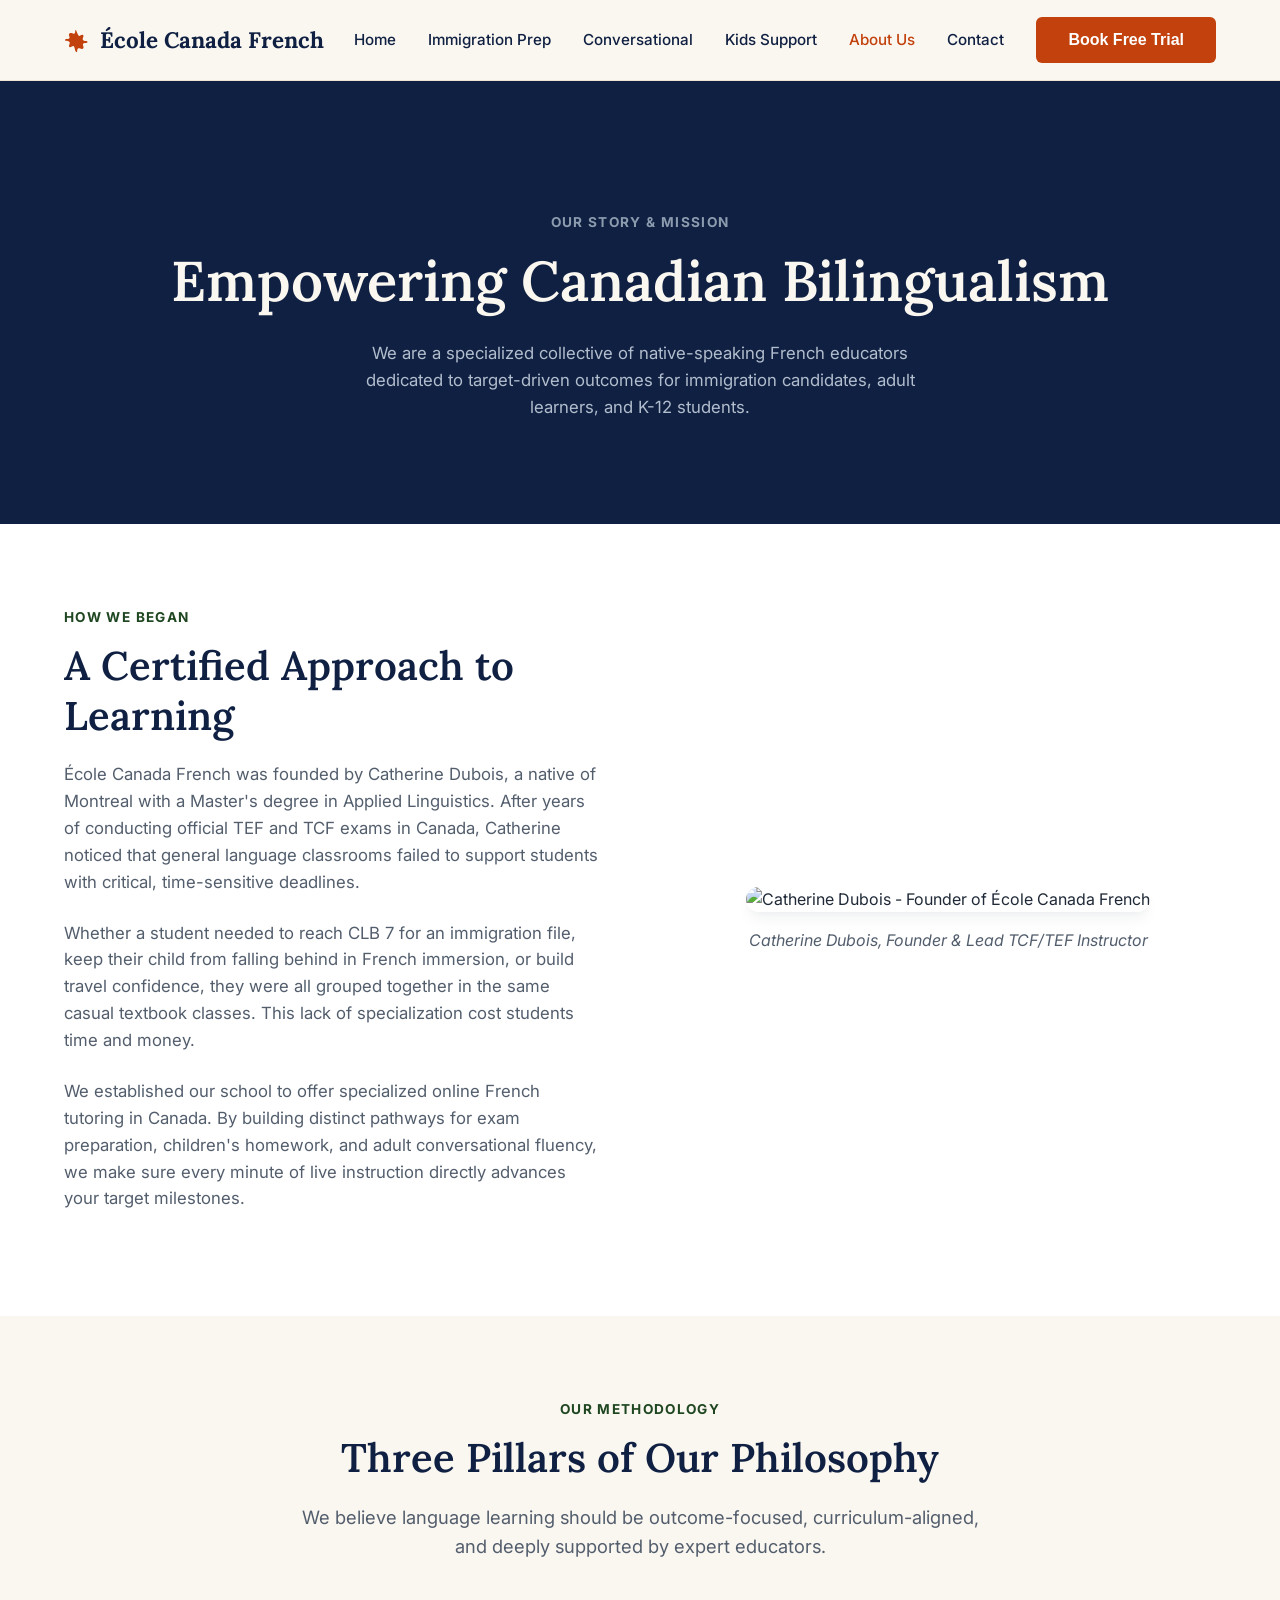
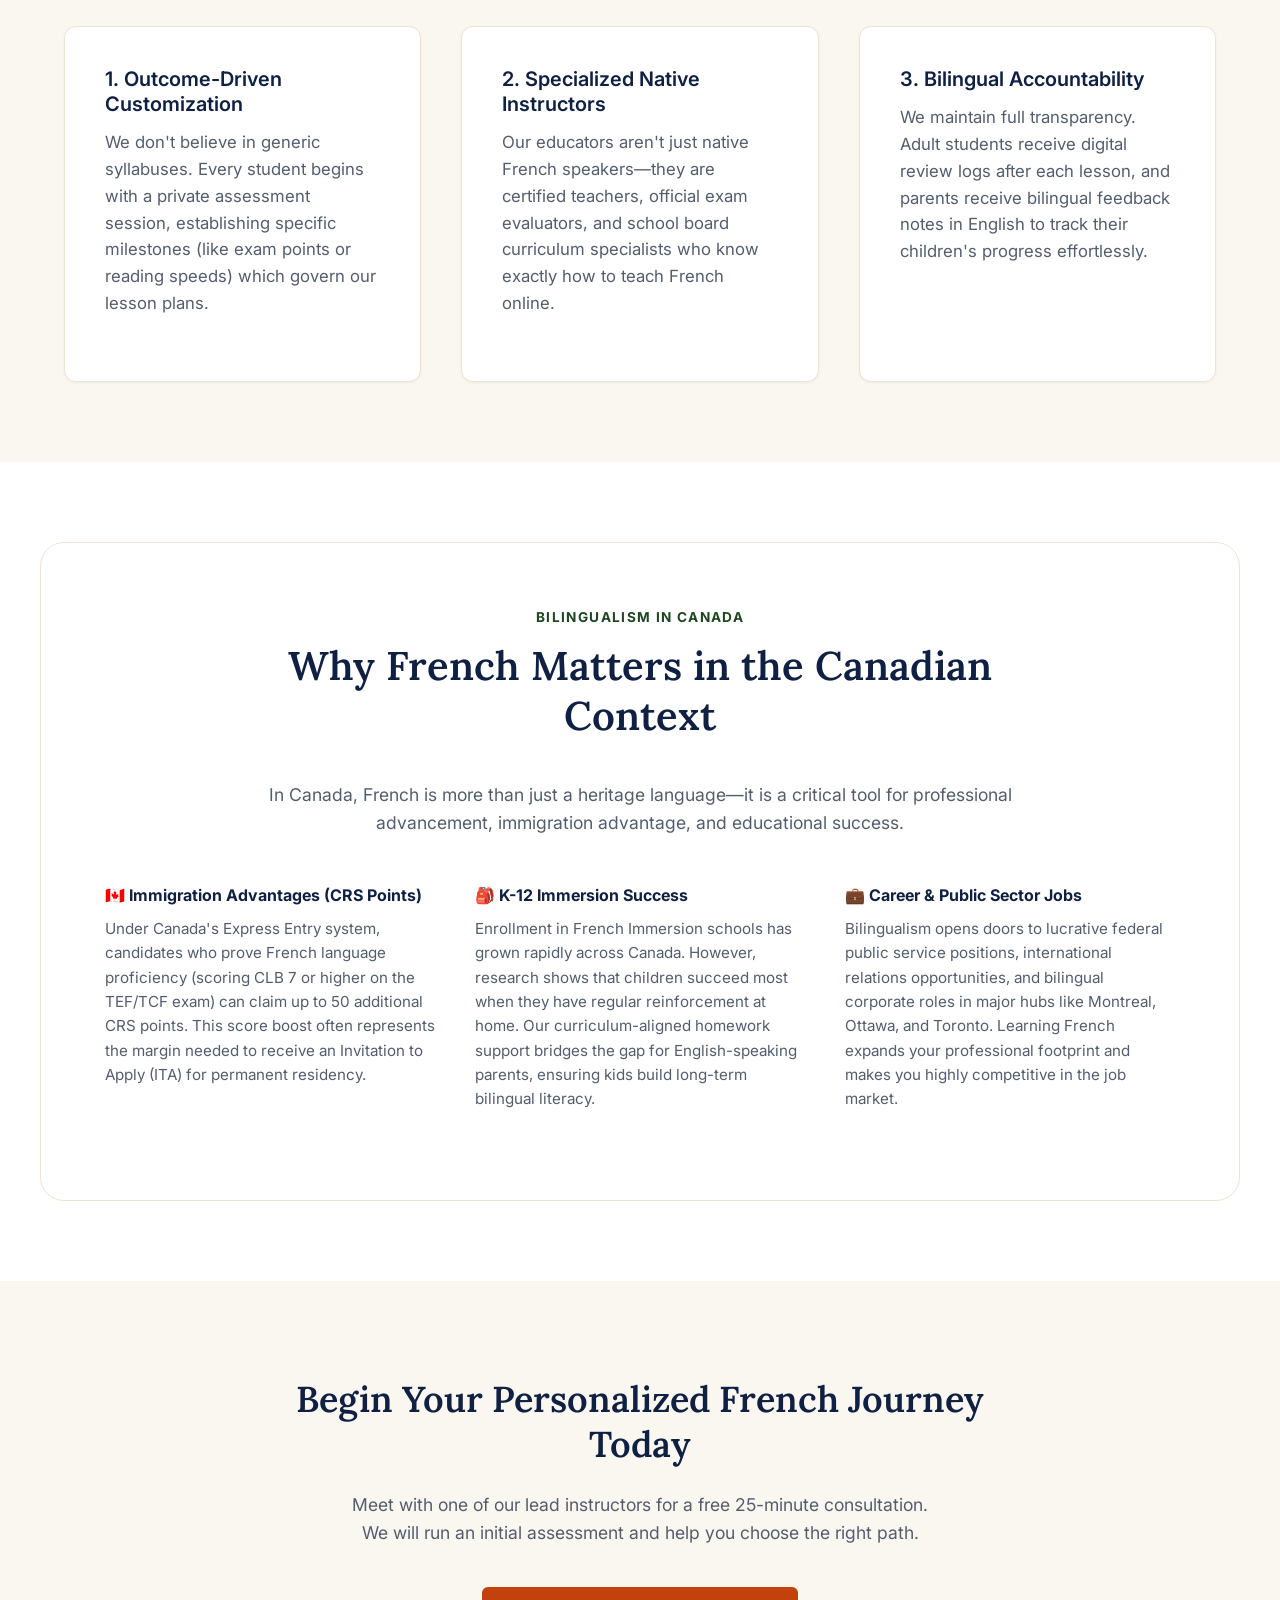
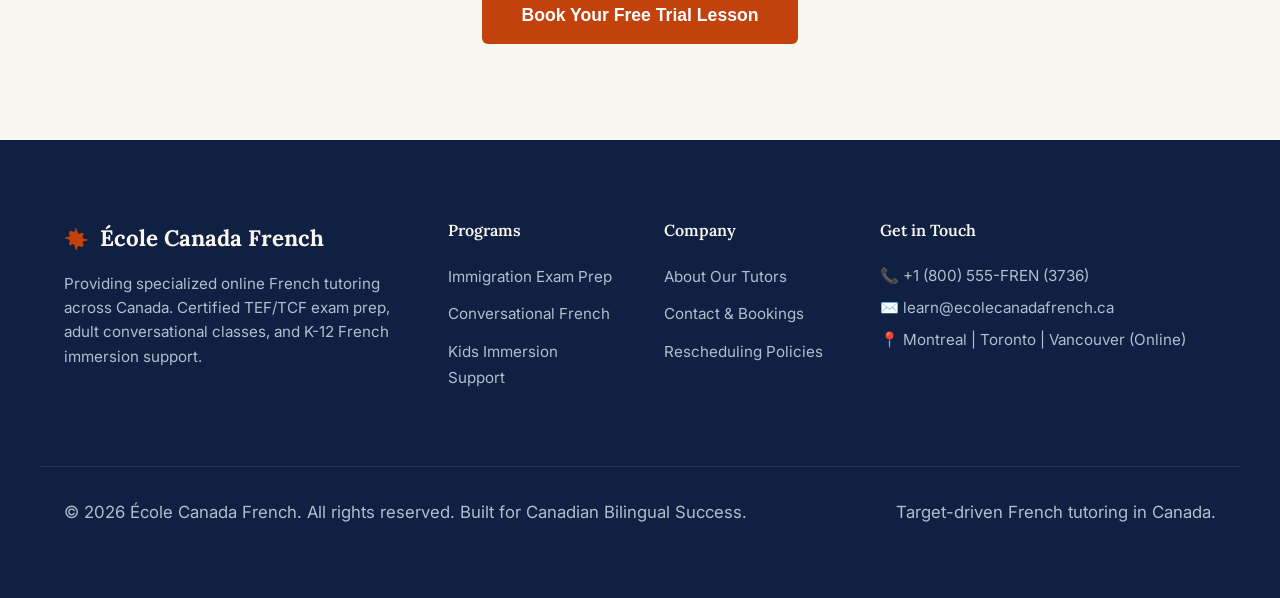
==== about.html @ e512af60 "Add files via upload" ====
<!DOCTYPE html>
<html lang="en">
<head>
  <meta charset="UTF-8">
  <meta name="viewport" content="width=device-width, initial-scale=1.0">
  <title>About Us | Online French Tutor Canada | École Canada French</title>
  <meta name="description" content="Discover our teaching philosophy and professional tutor team. Learn why French is key to Canadian immigration, career growth, and academic success.">
  <link rel="stylesheet" href="styles.css">
</head>
<body>

  <!-- Global Header -->
  <header class="header">
    <div class="container nav-container">
      <a href="index.html" class="logo">
        <svg class="logo-leaf" viewBox="0 0 24 24">
          <path d="M12 2s1.5 4 2.5 5.5 3-1.5 4.5-.5-1 3.5 0 5 4.5.5 4.5 2-4 .5-4.5 2 1.5 3 0 4.5-3.5-1-5 0 0 3.5-1.5 3.5-1.5-4-2.5-5.5-3 1.5-4.5.5 1-3.5 0-5-4.5-.5-4.5-2 4-.5 4.5-2-1.5-3 0-4.5 3.5 1 5 0 0-3.5 1.5-3.5z"/>
        </svg>
        <span>École Canada French</span>
      </a>
      <button class="mobile-toggle" aria-label="Toggle Navigation">
        <span></span>
        <span></span>
        <span></span>
      </button>
      <nav>
        <ul class="nav-menu">
          <li><a href="index.html" class="nav-link">Home</a></li>
          <li><a href="immigration-prep.html" class="nav-link">Immigration Prep</a></li>
          <li><a href="conversational.html" class="nav-link">Conversational</a></li>
          <li><a href="kids-immersion.html" class="nav-link">Kids Support</a></li>
          <li><a href="about.html" class="nav-link active">About Us</a></li>
          <li><a href="contact.html" class="nav-link">Contact</a></li>
          <li><button class="btn btn-primary cta-booking-trigger">Book Free Trial</button></li>
        </ul>
      </nav>
    </div>
  </header>

  <main>
    <!-- About Hero -->
    <section class="about-hero">
      <div class="container">
        <span class="section-tag" style="color: #8C9BAE;">Our Story & Mission</span>
        <h1>Empowering Canadian Bilingualism</h1>
        <p>We are a specialized collective of native-speaking French educators dedicated to target-driven outcomes for immigration candidates, adult learners, and K-12 students.</p>
      </div>
    </section>

    <!-- Teacher Bio & Story -->
    <section class="section-bg-white">
      <div class="container about-story">
        <div>
          <span class="section-tag">How We Began</span>
          <h2>A Certified Approach to Learning</h2>
          <p>École Canada French was founded by Catherine Dubois, a native of Montreal with a Master's degree in Applied Linguistics. After years of conducting official TEF and TCF exams in Canada, Catherine noticed that general language classrooms failed to support students with critical, time-sensitive deadlines.</p>
          <p>Whether a student needed to reach CLB 7 for an immigration file, keep their child from falling behind in French immersion, or build travel confidence, they were all grouped together in the same casual textbook classes. This lack of specialization cost students time and money.</p>
          <p>We established our school to offer specialized online French tutoring in Canada. By building distinct pathways for exam preparation, children's homework, and adult conversational fluency, we make sure every minute of live instruction directly advances your target milestones.</p>
        </div>
        <div style="text-align: center;">
          <img src="images/bio.png" alt="Catherine Dubois - Founder of École Canada French" style="width: 100%; max-width: 450px; border-radius: var(--border-radius-lg); box-shadow: var(--shadow-lg);">
          <div style="margin-top: 1rem; font-style: italic; color: var(--color-text-muted);">Catherine Dubois, Founder & Lead TCF/TEF Instructor</div>
        </div>
      </div>
    </section>

    <!-- Teaching Philosophy -->
    <section class="section-bg-warm">
      <div class="container">
        <div class="section-header">
          <span class="section-tag">Our Methodology</span>
          <h2>Three Pillars of Our Philosophy</h2>
          <p>We believe language learning should be outcome-focused, curriculum-aligned, and deeply supported by expert educators.</p>
        </div>

        <div class="about-philosophy-grid">
          <div class="philosophy-card">
            <h3>1. Outcome-Driven Customization</h3>
            <p>We don't believe in generic syllabuses. Every student begins with a private assessment session, establishing specific milestones (like exam points or reading speeds) which govern our lesson plans.</p>
          </div>
          <div class="philosophy-card">
            <h3>2. Specialized Native Instructors</h3>
            <p>Our educators aren't just native French speakers—they are certified teachers, official exam evaluators, and school board curriculum specialists who know exactly how to teach French online.</p>
          </div>
          <div class="philosophy-card">
            <h3>3. Bilingual Accountability</h3>
            <p>We maintain full transparency. Adult students receive digital review logs after each lesson, and parents receive bilingual feedback notes in English to track their children's progress effortlessly.</p>
          </div>
        </div>
      </div>
    </section>

    <!-- Canadian Context & SEO Block -->
    <section class="section-bg-white">
      <div class="container seo-block">
        <span class="section-tag" style="text-align: center; display: block;">Bilingualism in Canada</span>
        <h2 style="text-align: center; max-width: 800px; margin: 0 auto 2.5rem auto;">Why French Matters in the Canadian Context</h2>
        <p style="text-align: center; max-width: 750px; margin: 0 auto 3rem auto; font-size: 1.1rem;">In Canada, French is more than just a heritage language—it is a critical tool for professional advancement, immigration advantage, and educational success.</p>
        
        <div class="seo-block-grid">
          <div>
            <h4 style="font-family: var(--font-sans); font-weight: 700; color: var(--color-primary); margin-bottom: 0.75rem;">🇨🇦 Immigration Advantages (CRS Points)</h4>
            <p style="font-size: 0.95rem;">Under Canada's Express Entry system, candidates who prove French language proficiency (scoring CLB 7 or higher on the TEF/TCF exam) can claim up to 50 additional CRS points. This score boost often represents the margin needed to receive an Invitation to Apply (ITA) for permanent residency.</p>
          </div>
          <div>
            <h4 style="font-family: var(--font-sans); font-weight: 700; color: var(--color-primary); margin-bottom: 0.75rem;">🎒 K-12 Immersion Success</h4>
            <p style="font-size: 0.95rem;">Enrollment in French Immersion schools has grown rapidly across Canada. However, research shows that children succeed most when they have regular reinforcement at home. Our curriculum-aligned homework support bridges the gap for English-speaking parents, ensuring kids build long-term bilingual literacy.</p>
          </div>
          <div>
            <h4 style="font-family: var(--font-sans); font-weight: 700; color: var(--color-primary); margin-bottom: 0.75rem;">💼 Career & Public Sector Jobs</h4>
            <p style="font-size: 0.95rem;">Bilingualism opens doors to lucrative federal public service positions, international relations opportunities, and bilingual corporate roles in major hubs like Montreal, Ottawa, and Toronto. Learning French expands your professional footprint and makes you highly competitive in the job market.</p>
          </div>
        </div>
      </div>
    </section>

    <!-- Call to Action -->
    <section class="section-bg-warm" style="text-align: center; padding: 6rem 0;">
      <div class="container">
        <h2 style="font-size: 2.25rem; max-width: 750px; margin: 0 auto 1.5rem auto;">Begin Your Personalized French Journey Today</h2>
        <p style="max-width: 600px; margin: 0 auto 2.5rem auto; font-size: 1.1rem;">Meet with one of our lead instructors for a free 25-minute consultation. We will run an initial assessment and help you choose the right path.</p>
        <button class="btn btn-primary btn-large cta-booking-trigger">Book Your Free Trial Lesson</button>
      </div>
    </section>
  </main>

  <!-- Global Footer -->
  <footer class="footer">
    <div class="container footer-grid">
      <div class="footer-brand">
        <a href="index.html" class="logo" style="color: var(--color-bg-warm);">
          <svg class="logo-leaf" viewBox="0 0 24 24" style="fill: var(--color-accent);">
            <path d="M12 2s1.5 4 2.5 5.5 3-1.5 4.5-.5-1 3.5 0 5 4.5.5 4.5 2-4 .5-4.5 2 1.5 3 0 4.5-3.5-1-5 0 0 3.5-1.5 3.5-1.5-4-2.5-5.5-3 1.5-4.5.5 1-3.5 0-5-4.5-.5-4.5-2 4-.5 4.5-2-1.5-3 0-4.5 3.5 1 5 0 0-3.5 1.5-3.5z"/>
          </svg>
          <span>École Canada French</span>
        </a>
        <p>Providing specialized online French tutoring across Canada. Certified TEF/TCF exam prep, adult conversational classes, and K-12 French immersion support.</p>
      </div>
      <div>
        <h4>Programs</h4>
        <ul class="footer-links" style="margin-top: 1.5rem;">
          <li><a href="immigration-prep.html">Immigration Exam Prep</a></li>
          <li><a href="conversational.html">Conversational French</a></li>
          <li><a href="kids-immersion.html">Kids Immersion Support</a></li>
        </ul>
      </div>
      <div>
        <h4>Company</h4>
        <ul class="footer-links" style="margin-top: 1.5rem;">
          <li><a href="about.html">About Our Tutors</a></li>
          <li><a href="contact.html">Contact & Bookings</a></li>
          <li><a href="contact.html#policies">Rescheduling Policies</a></li>
        </ul>
      </div>
      <div class="footer-contact">
        <h4>Get in Touch</h4>
        <div style="margin-top: 1.5rem;">
          <p>📞 +1 (800) 555-FREN (3736)</p>
          <p>✉️ learn@ecolecanadafrench.ca</p>
          <p>📍 Montreal | Toronto | Vancouver (Online)</p>
        </div>
      </div>
    </div>
    <div class="container footer-bottom">
      <p>&copy; 2026 École Canada French. All rights reserved. Built for Canadian Bilingual Success.</p>
      <p>Target-driven French tutoring in Canada.</p>
    </div>
  </footer>

  <!-- Booking Modal -->
  <div id="booking-modal" class="modal-overlay">
    <div class="modal-container">
      <button class="modal-close" aria-label="Close modal">&times;</button>
      <div class="modal-header">
        <h3>Book Your Free Trial & Assessment</h3>
        <p>Choose an available slot for your 25-minute consultation. No credit card required.</p>
      </div>
      <div class="modal-body">
        <div class="mock-calendar">
          <div class="calendar-header">
            <span class="calendar-month">October 2026</span>
            <span style="font-size: 0.8rem; color: var(--color-text-muted);">Timezone: EST (Toronto/Montreal)</span>
          </div>
          <div class="calendar-days">
            <span class="day-label">Su</span><span class="day-label">Mo</span><span class="day-label">Tu</span><span class="day-label">We</span><span class="day-label">Th</span><span class="day-label">Fr</span><span class="day-label">Sa</span>
          </div>
          <div class="calendar-grid">
            <span class="calendar-day empty"></span>
            <span class="calendar-day empty"></span>
            <span class="calendar-day empty"></span>
            <span class="calendar-day empty"></span>
            <span class="calendar-day available">1</span>
            <span class="calendar-day">2</span>
            <span class="calendar-day">3</span>
            <span class="calendar-day">4</span>
            <span class="calendar-day available">5</span>
            <span class="calendar-day">6</span>
            <span class="calendar-day available">7</span>
            <span class="calendar-day available">8</span>
            <span class="calendar-day">9</span>
            <span class="calendar-day">10</span>
            <span class="calendar-day">11</span>
            <span class="calendar-day available">12</span>
            <span class="calendar-day">13</span>
            <span class="calendar-day available">14</span>
            <span class="calendar-day available">15</span>
            <span class="calendar-day">16</span>
            <span class="calendar-day">17</span>
            <span class="calendar-day">18</span>
            <span class="calendar-day available">19</span>
            <span class="calendar-day">20</span>
            <span class="calendar-day available">21</span>
            <span class="calendar-day available">22</span>
            <span class="calendar-day">23</span>
            <span class="calendar-day">24</span>
            <span class="calendar-day">25</span>
            <span class="calendar-day available">26</span>
            <span class="calendar-day">27</span>
            <span class="calendar-day available">28</span>
            <span class="calendar-day available">29</span>
            <span class="calendar-day">30</span>
            <span class="calendar-day">31</span>
          </div>
          <div class="time-slots-container">
            <div class="time-slots-title">Available slots for <span class="selected-date-display">...</span>:</div>
            <div class="time-slots-grid">
              <!-- JS Populated -->
            </div>
          </div>
          <div class="booking-summary">
            <h4>Assessment Booking Details</h4>
            <p class="booking-details-text"></p>
            <button class="btn btn-primary btn-full" id="confirm-booking-btn">Confirm Assessment Call</button>
          </div>
        </div>
      </div>
    </div>
  </div>

  <!-- Lead Magnet Modal -->
  <div id="lead-modal" class="modal-overlay">
    <div class="modal-container" style="max-width: 500px;">
      <button class="modal-close" aria-label="Close modal">&times;</button>
      <div class="modal-header" style="text-align: center;">
        <h3>Download Your Free Pack</h3>
        <p>Get instant access to your <strong id="lead-title-display">Resource</strong> in one click.</p>
      </div>
      <div class="modal-body">
        <form id="modal-lead-form">
          <input type="hidden" id="lead-resource-name" name="resource" value="Free Study Guide">
          <div class="form-group">
            <label for="lead-modal-email">Email Address</label>
            <input type="email" id="lead-modal-email" class="form-control" placeholder="name@domain.ca" required>
          </div>
          <button type="submit" class="btn btn-primary btn-full" style="margin-top: 1rem;">Email Me the Free PDF</button>
        </form>
      </div>
    </div>
  </div>

  <script src="main.js"></script>
</body>
</html>
---- styles.css ----
@import url('https://fonts.googleapis.com/css2?family=Inter:wght@300;400;500;600;700&family=Lora:ital,wght@0,400;0,500;0,600;0,700;1,400&display=swap');

/* --- Reset & Base Styles --- */
*, *::before, *::after {
  box-sizing: border-box;
  margin: 0;
  padding: 0;
}

html {
  scroll-behavior: smooth;
  font-size: 16px;
}

body {
  font-family: var(--font-sans);
  background-color: var(--color-bg-warm);
  color: var(--color-text-dark);
  line-height: 1.6;
  -webkit-font-smoothing: antialiased;
  -moz-osx-font-smoothing: grayscale;
}

:root {
  --color-primary: #0F2042;      /* Deep Navy */
  --color-primary-light: #1A366C;
  --color-secondary: #1E4620;    /* Forest Green */
  --color-secondary-light: #2D6630;
  --color-accent: #C2410C;       /* Terracotta Accent */
  --color-accent-hover: #A03206;
  --color-bg-warm: #FAF6F0;      /* Warm Cream Background */
  --color-bg-white: #FFFFFF;
  --color-bg-card-hover: #F6F1E9;
  --color-text-dark: #1F2937;
  --color-text-muted: #535E6D;
  --color-text-white: #FFFFFF;
  --color-border: #E2E8F0;
  --color-border-warm: #EFE4D4;
  --font-serif: 'Lora', Georgia, serif;
  --font-sans: 'Inter', -apple-system, BlinkMacSystemFont, "Segoe UI", Roboto, sans-serif;
  --shadow-sm: 0 1px 3px rgba(0,0,0,0.05);
  --shadow-md: 0 4px 6px -1px rgba(0,0,0,0.05), 0 2px 4px -1px rgba(0,0,0,0.03);
  --shadow-lg: 0 10px 15px -3px rgba(15, 32, 66, 0.05), 0 4px 6px -2px rgba(15, 32, 66, 0.03);
  --shadow-xl: 0 20px 25px -5px rgba(15, 32, 66, 0.1), 0 10px 10px -5px rgba(15, 32, 66, 0.04);
  --transition-fast: 0.2s ease;
  --transition-normal: 0.3s cubic-bezier(0.4, 0, 0.2, 1);
  --border-radius-sm: 6px;
  --border-radius: 12px;
  --border-radius-lg: 24px;
}

/* --- Typography --- */
h1, h2, h3, h4 {
  font-family: var(--font-serif);
  color: var(--color-primary);
  font-weight: 600;
  line-height: 1.25;
}

h1 {
  font-size: 2.5rem;
  margin-bottom: 1.5rem;
}

@media (min-width: 768px) {
  h1 { font-size: 3.5rem; }
}

h2 {
  font-size: 2rem;
  margin-bottom: 1.25rem;
  position: relative;
}

@media (min-width: 768px) {
  h2 { font-size: 2.5rem; }
}

h3 {
  font-size: 1.5rem;
  margin-bottom: 1rem;
}

p {
  margin-bottom: 1.5rem;
  font-size: 1.05rem;
  color: var(--color-text-muted);
}

a {
  color: var(--color-primary);
  text-decoration: none;
  transition: var(--transition-fast);
}

a:hover {
  color: var(--color-accent);
}

/* --- Layout Elements --- */
.container {
  width: 100%;
  max-width: 1200px;
  margin: 0 auto;
  padding: 0 1.5rem;
}

section {
  padding: 5rem 0;
}

.section-bg-white {
  background-color: var(--color-bg-white);
}

.section-bg-warm {
  background-color: var(--color-bg-warm);
}

.section-header {
  text-align: center;
  max-width: 700px;
  margin: 0 auto 4rem auto;
}

.section-header p {
  font-size: 1.15rem;
}

.section-tag {
  text-transform: uppercase;
  font-weight: 700;
  letter-spacing: 0.1em;
  font-size: 0.85rem;
  color: var(--color-secondary);
  display: inline-block;
  margin-bottom: 0.75rem;
}

/* --- Navigation Header --- */
.header {
  background-color: rgba(250, 246, 240, 0.95);
  backdrop-filter: blur(10px);
  position: sticky;
  top: 0;
  z-index: 100;
  border-bottom: 1px solid var(--color-border-warm);
}

.nav-container {
  display: flex;
  justify-content: space-between;
  align-items: center;
  height: 80px;
}

.logo {
  display: flex;
  align-items: center;
  gap: 0.75rem;
  font-family: var(--font-serif);
  font-size: 1.4rem;
  font-weight: 700;
  color: var(--color-primary);
}

.logo-leaf {
  width: 24px;
  height: 24px;
  fill: var(--color-accent);
}

.nav-menu {
  display: flex;
  align-items: center;
  gap: 2rem;
  list-style: none;
}

.nav-link {
  font-weight: 500;
  font-size: 0.95rem;
  color: var(--color-primary);
}

.nav-link:hover, .nav-link.active {
  color: var(--color-accent);
}

/* Mobile Nav Toggle */
.mobile-toggle {
  display: none;
  background: none;
  border: none;
  cursor: pointer;
  padding: 0.5rem;
}

.mobile-toggle span {
  display: block;
  width: 25px;
  height: 2px;
  background-color: var(--color-primary);
  margin: 5px 0;
  transition: var(--transition-fast);
}

/* --- Footer --- */
.footer {
  background-color: var(--color-primary);
  color: var(--color-bg-warm);
  padding: 5rem 0 3rem 0;
}

.footer h3, .footer h4 {
  color: var(--color-bg-warm);
}

.footer p {
  color: #B2BDCD;
}

.footer-grid {
  display: grid;
  grid-template-columns: 2fr 1fr 1fr 2fr;
  gap: 3rem;
  margin-bottom: 4rem;
}

.footer-brand p {
  margin: 1rem 0 1.5rem 0;
  font-size: 0.95rem;
}

.footer-links {
  list-style: none;
}

.footer-links li {
  margin-bottom: 0.75rem;
}

.footer-links a {
  color: #B2BDCD;
  font-size: 0.95rem;
}

.footer-links a:hover {
  color: var(--color-bg-warm);
  text-decoration: underline;
}

.footer-contact p {
  font-size: 0.95rem;
  margin-bottom: 0.5rem;
}

.footer-bottom {
  border-top: 1px solid rgba(255,255,255,0.1);
  padding-top: 2rem;
  display: flex;
  justify-content: space-between;
  align-items: center;
  font-size: 0.85rem;
  color: #8C9BAE;
}

/* --- Buttons --- */
.btn {
  display: inline-flex;
  align-items: center;
  justify-content: center;
  padding: 0.875rem 2rem;
  font-weight: 600;
  border-radius: var(--border-radius-sm);
  transition: var(--transition-normal);
  cursor: pointer;
  font-size: 1rem;
  border: none;
  text-align: center;
}

.btn-primary {
  background-color: var(--color-accent);
  color: var(--color-bg-white);
}

.btn-primary:hover {
  background-color: var(--color-accent-hover);
  color: var(--color-bg-white);
  transform: translateY(-2px);
  box-shadow: 0 4px 12px rgba(194, 65, 12, 0.3);
}

.btn-secondary {
  background-color: transparent;
  color: var(--color-primary);
  border: 2px solid var(--color-primary);
}

.btn-secondary:hover {
  background-color: var(--color-primary);
  color: var(--color-bg-white);
  transform: translateY(-2px);
}

.btn-outline-white {
  background-color: transparent;
  color: var(--color-bg-warm);
  border: 2px solid var(--color-bg-warm);
}

.btn-outline-white:hover {
  background-color: var(--color-bg-warm);
  color: var(--color-primary);
  transform: translateY(-2px);
}

.btn-large {
  padding: 1.125rem 2.5rem;
  font-size: 1.1rem;
}

.btn-full {
  width: 100%;
}

/* --- Hero Components --- */
.hero {
  padding: 6rem 0;
  display: grid;
  grid-template-columns: 1.1fr 0.9fr;
  align-items: center;
  gap: 4rem;
}

.hero-content {
  max-width: 620px;
}

.hero-subtitle {
  font-size: 1.25rem;
  color: var(--color-text-muted);
  margin-bottom: 2rem;
}

.hero-actions {
  display: flex;
  gap: 1rem;
  flex-wrap: wrap;
}

.hero-image-container {
  position: relative;
  border-radius: var(--border-radius-lg);
  overflow: hidden;
  box-shadow: var(--shadow-xl);
  aspect-ratio: 4/3;
  background-color: var(--color-border-warm);
}

.hero-image {
  width: 100%;
  height: 100%;
  object-fit: cover;
  display: block;
}

.hero-badge {
  position: absolute;
  bottom: 1.5rem;
  left: 1.5rem;
  background-color: rgba(15, 32, 66, 0.95);
  backdrop-filter: blur(5px);
  color: var(--color-bg-warm);
  padding: 1rem 1.5rem;
  border-radius: var(--border-radius);
  box-shadow: var(--shadow-lg);
  max-width: 250px;
  display: flex;
  align-items: center;
  gap: 0.75rem;
}

.hero-badge-number {
  font-family: var(--font-serif);
  font-size: 2.2rem;
  font-weight: 700;
  color: var(--color-accent);
  line-height: 1;
}

.hero-badge-text {
  font-size: 0.8rem;
  line-height: 1.3;
  font-weight: 500;
}

/* --- Selector Cards --- */
.selector-grid {
  display: grid;
  grid-template-columns: repeat(3, 1fr);
  gap: 2rem;
  margin-top: -3rem; /* overlap into hero context optionally */
  position: relative;
  z-index: 10;
}

.selector-card {
  background-color: var(--color-bg-white);
  border-radius: var(--border-radius);
  padding: 3rem 2rem;
  box-shadow: var(--shadow-lg);
  border: 1px solid var(--color-border-warm);
  transition: var(--transition-normal);
  display: flex;
  flex-direction: column;
  height: 100%;
}

.selector-card:hover {
  transform: translateY(-8px);
  box-shadow: var(--shadow-xl);
  border-color: rgba(30, 70, 32, 0.2);
}

.selector-icon {
  background-color: var(--color-bg-warm);
  color: var(--color-secondary);
  width: 60px;
  height: 60px;
  border-radius: 50%;
  display: flex;
  align-items: center;
  justify-content: center;
  font-size: 1.5rem;
  margin-bottom: 1.5rem;
  transition: var(--transition-fast);
}

.selector-card:hover .selector-icon {
  background-color: var(--color-secondary);
  color: var(--color-bg-warm);
}

.selector-card h3 {
  font-size: 1.35rem;
  margin-bottom: 0.75rem;
}

.selector-card p {
  font-size: 0.95rem;
  flex-grow: 1;
  margin-bottom: 2rem;
}

.selector-link {
  font-weight: 600;
  display: inline-flex;
  align-items: center;
  gap: 0.5rem;
  color: var(--color-primary);
}

.selector-link::after {
  content: '→';
  transition: transform var(--transition-fast);
}

.selector-card:hover .selector-link {
  color: var(--color-accent);
}

.selector-card:hover .selector-link::after {
  transform: translateX(4px);
}

/* --- How it Works --- */
.steps-grid {
  display: grid;
  grid-template-columns: repeat(3, 1fr);
  gap: 3rem;
}

.step-card {
  position: relative;
}

.step-number {
  font-family: var(--font-serif);
  font-size: 3rem;
  font-weight: 700;
  color: rgba(30, 70, 32, 0.15);
  line-height: 1;
  margin-bottom: 1rem;
}

.step-card h3 {
  font-size: 1.25rem;
  margin-bottom: 0.75rem;
}

.step-card p {
  font-size: 0.95rem;
}

/* --- Social Proof & Testimonials --- */
.testimonials-container {
  max-width: 800px;
  margin: 0 auto;
  position: relative;
  overflow: hidden;
  padding: 1rem;
}

.testimonial-slide {
  background-color: var(--color-bg-white);
  border-radius: var(--border-radius);
  padding: 3rem;
  box-shadow: var(--shadow-md);
  border: 1px solid var(--color-border-warm);
  display: none;
  text-align: center;
  animation: fadeIn 0.5s ease;
}

.testimonial-slide.active {
  display: block;
}

.testimonial-quote {
  font-family: var(--font-serif);
  font-size: 1.35rem;
  color: var(--color-primary);
  font-style: italic;
  margin-bottom: 2rem;
  line-height: 1.6;
}

.testimonial-author {
  font-weight: 600;
  color: var(--color-text-dark);
  font-size: 1.05rem;
}

.testimonial-niche {
  font-size: 0.85rem;
  color: var(--color-secondary);
  text-transform: uppercase;
  font-weight: 700;
  letter-spacing: 0.05em;
  margin-top: 0.25rem;
}

.testimonial-dots {
  display: flex;
  justify-content: center;
  gap: 0.75rem;
  margin-top: 2rem;
}

.dot {
  width: 10px;
  height: 10px;
  border-radius: 50%;
  background-color: var(--color-border-warm);
  border: none;
  cursor: pointer;
  transition: var(--transition-fast);
}

.dot.active {
  background-color: var(--color-secondary);
  transform: scale(1.2);
}

/* Stats section overlay */
.stats-bar {
  background-color: var(--color-primary);
  color: var(--color-bg-warm);
  padding: 3rem 0;
  border-radius: var(--border-radius);
  margin-top: 4rem;
}

.stats-grid {
  display: grid;
  grid-template-columns: repeat(4, 1fr);
  text-align: center;
  gap: 2rem;
}

.stat-item h4 {
  font-family: var(--font-serif);
  font-size: 2.5rem;
  color: var(--color-bg-warm);
  font-weight: 700;
}

.stat-item p {
  color: #B2BDCD;
  margin-bottom: 0;
  font-size: 0.9rem;
}

/* --- Bio Section --- */
.bio-grid {
  display: grid;
  grid-template-columns: 1fr 1.2fr;
  gap: 4rem;
  align-items: center;
}

.bio-image {
  border-radius: var(--border-radius-lg);
  overflow: hidden;
  box-shadow: var(--shadow-lg);
  aspect-ratio: 4/5;
  background-color: var(--color-border-warm);
}

.bio-image img {
  width: 100%;
  height: 100%;
  object-fit: cover;
}

/* --- Lead Magnet Banner --- */
.lead-banner {
  background: linear-gradient(135deg, var(--color-primary) 0%, #17325F 100%);
  border-radius: var(--border-radius-lg);
  padding: 4rem;
  color: var(--color-bg-warm);
  position: relative;
  overflow: hidden;
  box-shadow: var(--shadow-xl);
}

.lead-banner::before {
  content: '';
  position: absolute;
  top: -100px;
  right: -100px;
  width: 300px;
  height: 300px;
  background-color: rgba(255,255,255,0.03);
  border-radius: 50%;
}

.lead-banner-grid {
  display: grid;
  grid-template-columns: 1.2fr 0.8fr;
  gap: 4rem;
  align-items: center;
  position: relative;
  z-index: 2;
}

.lead-banner h3 {
  color: var(--color-bg-warm);
  font-size: 2rem;
  margin-bottom: 1rem;
}

.lead-banner p {
  color: #B2BDCD;
  margin-bottom: 0;
}

.lead-form {
  background-color: rgba(255, 255, 255, 0.05);
  border: 1px solid rgba(255, 255, 255, 0.1);
  padding: 2.5rem;
  border-radius: var(--border-radius);
  backdrop-filter: blur(10px);
}

.form-group {
  margin-bottom: 1.25rem;
  display: flex;
  flex-direction: column;
  gap: 0.5rem;
}

.form-group label {
  font-size: 0.85rem;
  font-weight: 600;
  text-transform: uppercase;
  letter-spacing: 0.05em;
  color: #B2BDCD;
}

.form-control {
  padding: 0.875rem 1rem;
  border-radius: var(--border-radius-sm);
  border: 1px solid var(--color-border);
  background-color: var(--color-bg-white);
  font-family: var(--font-sans);
  font-size: 1rem;
  transition: var(--transition-fast);
}

.form-control:focus {
  outline: none;
  border-color: var(--color-accent);
  box-shadow: 0 0 0 3px rgba(194, 65, 12, 0.15);
}

.lead-form .form-control {
  background-color: rgba(255, 255, 255, 0.1);
  border-color: rgba(255, 255, 255, 0.2);
  color: var(--color-bg-warm);
}

.lead-form .form-control::placeholder {
  color: rgba(255, 255, 255, 0.5);
}

.lead-form .form-control:focus {
  background-color: rgba(255, 255, 255, 0.15);
  border-color: var(--color-accent);
}

/* --- Accordion FAQ --- */
.faq-list {
  max-width: 800px;
  margin: 0 auto;
  display: flex;
  flex-direction: column;
  gap: 1rem;
}

.faq-item {
  background-color: var(--color-bg-white);
  border: 1px solid var(--color-border-warm);
  border-radius: var(--border-radius-sm);
  overflow: hidden;
  transition: var(--transition-fast);
}

.faq-header {
  padding: 1.5rem;
  display: flex;
  justify-content: space-between;
  align-items: center;
  cursor: pointer;
  user-select: none;
  background-color: var(--color-bg-white);
}

.faq-header h4 {
  margin-bottom: 0;
  font-size: 1.15rem;
  font-family: var(--font-sans);
  font-weight: 600;
  color: var(--color-primary);
}

.faq-icon {
  font-size: 1.25rem;
  font-weight: 300;
  transition: transform var(--transition-normal);
  color: var(--color-text-muted);
}

.faq-body {
  max-height: 0;
  overflow: hidden;
  transition: max-height var(--transition-normal) cubic-bezier(0, 1, 0, 1);
}

.faq-content {
  padding: 0 1.5rem 1.5rem 1.5rem;
  font-size: 0.975rem;
  color: var(--color-text-muted);
}

.faq-item.active {
  border-color: rgba(30, 70, 32, 0.2);
  box-shadow: var(--shadow-md);
}

.faq-item.active .faq-icon {
  transform: rotate(45deg);
  color: var(--color-accent);
}

.faq-item.active .faq-body {
  max-height: 1000px; /* high value to allow expansion */
  transition: max-height var(--transition-normal) cubic-bezier(0.5, 0, 1, 0);
}

/* --- Niche Landing Page Layouts --- */
.niche-hero {
  background-color: var(--color-bg-white);
  border-bottom: 1px solid var(--color-border-warm);
  padding: 6rem 0;
}

.niche-grid-2 {
  display: grid;
  grid-template-columns: repeat(2, 1fr);
  gap: 4rem;
  align-items: center;
}

.niche-features {
  display: grid;
  grid-template-columns: repeat(2, 1fr);
  gap: 2rem;
}

.feature-item {
  background-color: var(--color-bg-white);
  padding: 2rem;
  border-radius: var(--border-radius);
  border: 1px solid var(--color-border-warm);
  box-shadow: var(--shadow-sm);
}

.feature-item-icon {
  color: var(--color-secondary);
  font-size: 1.5rem;
  margin-bottom: 1rem;
  display: inline-block;
}

.feature-item h4 {
  font-family: var(--font-sans);
  font-weight: 600;
  font-size: 1.1rem;
  margin-bottom: 0.5rem;
}

.feature-item p {
  font-size: 0.9rem;
  margin-bottom: 0;
}

/* --- Pricing Cards --- */
.pricing-grid {
  display: flex;
  justify-content: center;
  gap: 2rem;
  flex-wrap: wrap;
  margin-top: 2rem;
}

.pricing-card {
  background-color: var(--color-bg-white);
  border-radius: var(--border-radius);
  padding: 3rem 2.5rem;
  border: 1px solid var(--color-border-warm);
  box-shadow: var(--shadow-md);
  width: 100%;
  max-width: 380px;
  display: flex;
  flex-direction: column;
  position: relative;
  transition: var(--transition-normal);
}

.pricing-card.popular {
  border: 2px solid var(--color-secondary);
  transform: scale(1.03);
  box-shadow: var(--shadow-xl);
}

.pricing-badge {
  position: absolute;
  top: -14px;
  left: 50%;
  transform: translateX(-50%);
  background-color: var(--color-secondary);
  color: var(--color-bg-warm);
  padding: 0.35rem 1.25rem;
  font-size: 0.75rem;
  font-weight: 700;
  text-transform: uppercase;
  letter-spacing: 0.08em;
  border-radius: 50px;
}

.pricing-card:hover {
  transform: translateY(-8px);
  box-shadow: var(--shadow-xl);
}

.pricing-card.popular:hover {
  transform: translateY(-8px) scale(1.03);
}

.pricing-header {
  text-align: center;
  margin-bottom: 2rem;
  border-bottom: 1px solid var(--color-border-warm);
  padding-bottom: 2rem;
}

.pricing-name {
  font-family: var(--font-sans);
  font-weight: 700;
  font-size: 1.25rem;
  color: var(--color-primary);
  margin-bottom: 0.75rem;
}

.pricing-price {
  font-family: var(--font-serif);
  font-size: 2.25rem;
  font-weight: 700;
  color: var(--color-primary);
}

.pricing-price span {
  font-size: 0.95rem;
  color: var(--color-text-muted);
  font-family: var(--font-sans);
  font-weight: 400;
}

.pricing-description {
  font-size: 0.9rem;
  margin-bottom: 0;
  min-height: 48px;
}

.pricing-features {
  list-style: none;
  margin-bottom: 2.5rem;
  flex-grow: 1;
}

.pricing-features li {
  font-size: 0.95rem;
  margin-bottom: 0.85rem;
  display: flex;
  align-items: flex-start;
  gap: 0.75rem;
  color: var(--color-text-muted);
}

.pricing-features li::before {
  content: '✓';
  color: var(--color-secondary);
  font-weight: bold;
}

/* Add-ons card */
.pricing-add-on {
  margin-top: 4rem;
  background-color: var(--color-bg-white);
  border: 1px dashed var(--color-secondary);
  border-radius: var(--border-radius);
  padding: 2.5rem;
  max-width: 800px;
  margin-left: auto;
  margin-right: auto;
  display: flex;
  align-items: center;
  justify-content: space-between;
  gap: 2rem;
}

.add-on-content {
  flex-grow: 1;
}

.add-on-tag {
  background-color: var(--color-bg-warm);
  color: var(--color-secondary);
  padding: 0.25rem 0.75rem;
  font-size: 0.75rem;
  font-weight: 700;
  border-radius: 50px;
  text-transform: uppercase;
  margin-bottom: 0.5rem;
  display: inline-block;
}

.add-on-content h4 {
  font-family: var(--font-sans);
  font-weight: 600;
  font-size: 1.15rem;
  margin-bottom: 0.25rem;
}

.add-on-content p {
  margin-bottom: 0;
  font-size: 0.9rem;
}

.add-on-price {
  font-family: var(--font-serif);
  font-size: 1.8rem;
  font-weight: 700;
  color: var(--color-primary);
  text-align: right;
  white-space: nowrap;
}

.add-on-price span {
  display: block;
  font-size: 0.8rem;
  font-family: var(--font-sans);
  color: var(--color-text-muted);
  font-weight: 400;
}

/* --- About Page Details --- */
.about-hero {
  text-align: center;
  padding: 8rem 0 5rem 0;
  background-color: var(--color-primary);
  color: var(--color-bg-warm);
}

.about-hero h1 {
  color: var(--color-bg-warm);
}

.about-hero p {
  color: #B2BDCD;
  max-width: 600px;
  margin-left: auto;
  margin-right: auto;
}

.about-story {
  display: grid;
  grid-template-columns: 1fr 1fr;
  gap: 5rem;
  align-items: center;
}

.about-philosophy-grid {
  display: grid;
  grid-template-columns: repeat(3, 1fr);
  gap: 2.5rem;
  margin-top: 3rem;
}

.philosophy-card {
  background-color: var(--color-bg-white);
  padding: 2.5rem;
  border-radius: var(--border-radius);
  border: 1px solid var(--color-border-warm);
  box-shadow: var(--shadow-sm);
}

.philosophy-card h3 {
  font-family: var(--font-sans);
  font-weight: 600;
  font-size: 1.25rem;
  margin-bottom: 0.75rem;
}

.seo-block {
  background-color: var(--color-bg-white);
  border-radius: var(--border-radius-lg);
  padding: 4rem;
  border: 1px solid var(--color-border-warm);
}

.seo-block-grid {
  display: grid;
  grid-template-columns: repeat(3, 1fr);
  gap: 2.5rem;
  margin-top: 3rem;
}

/* --- Contact & Booking Page Details --- */
.contact-grid {
  display: grid;
  grid-template-columns: 1.1fr 0.9fr;
  gap: 5rem;
}

.calendar-container {
  background-color: var(--color-bg-white);
  border-radius: var(--border-radius-lg);
  border: 1px solid var(--color-border-warm);
  box-shadow: var(--shadow-lg);
  padding: 2rem;
  overflow: hidden;
}

.mock-calendar {
  border: 1px solid var(--color-border);
  border-radius: var(--border-radius);
}

.calendar-header {
  background-color: var(--color-bg-warm);
  padding: 1.5rem;
  border-bottom: 1px solid var(--color-border);
  display: flex;
  justify-content: space-between;
  align-items: center;
}

.calendar-header h3 {
  font-family: var(--font-sans);
  font-size: 1.15rem;
  font-weight: 600;
  margin-bottom: 0;
}

.calendar-month {
  font-weight: 600;
}

.calendar-days {
  display: grid;
  grid-template-columns: repeat(7, 1fr);
  text-align: center;
  padding: 1rem;
  border-bottom: 1px solid var(--color-border);
  background-color: var(--color-bg-white);
}

.day-label {
  font-size: 0.75rem;
  font-weight: 600;
  color: var(--color-text-muted);
}

.calendar-grid {
  display: grid;
  grid-template-columns: repeat(7, 1fr);
  gap: 6px;
  padding: 1rem;
  background-color: var(--color-bg-white);
}

.calendar-day {
  aspect-ratio: 1;
  display: flex;
  align-items: center;
  justify-content: center;
  border-radius: 50%;
  font-size: 0.9rem;
  font-weight: 500;
  cursor: pointer;
  transition: var(--transition-fast);
  color: var(--color-text-dark);
}

.calendar-day.empty {
  cursor: default;
}

.calendar-day.available {
  background-color: rgba(30, 70, 32, 0.08);
  color: var(--color-secondary);
  font-weight: 600;
}

.calendar-day.available:hover {
  background-color: var(--color-secondary);
  color: var(--color-bg-warm);
}

.calendar-day.selected {
  background-color: var(--color-accent);
  color: var(--color-bg-white);
  font-weight: 600;
}

.time-slots-container {
  padding: 1.5rem;
  border-top: 1px solid var(--color-border);
  background-color: var(--color-bg-warm);
  display: none;
}

.time-slots-container.active {
  display: block;
}

.time-slots-title {
  font-size: 0.9rem;
  font-weight: 600;
  margin-bottom: 1rem;
}

.time-slots-grid {
  display: grid;
  grid-template-columns: repeat(3, 1fr);
  gap: 0.75rem;
}

.time-slot {
  background-color: var(--color-bg-white);
  border: 1px solid var(--color-border);
  padding: 0.75rem;
  border-radius: var(--border-radius-sm);
  text-align: center;
  font-size: 0.85rem;
  font-weight: 600;
  cursor: pointer;
  transition: var(--transition-fast);
}

.time-slot:hover {
  border-color: var(--color-accent);
  color: var(--color-accent);
  background-color: rgba(194, 65, 12, 0.02);
}

.time-slot.selected {
  background-color: var(--color-accent);
  color: var(--color-bg-white);
  border-color: var(--color-accent);
}

.booking-summary {
  display: none;
  background-color: var(--color-secondary);
  color: var(--color-bg-warm);
  padding: 1.5rem;
  border-radius: var(--border-radius);
  margin-top: 1.5rem;
}

.booking-summary.active {
  display: block;
  animation: fadeIn 0.3s ease;
}

.booking-summary h4 {
  color: var(--color-bg-warm);
  margin-bottom: 0.5rem;
}

.booking-summary p {
  color: rgba(255,255,255,0.8);
  font-size: 0.9rem;
  margin-bottom: 1rem;
}

/* Contact information block */
.contact-info-list {
  list-style: none;
  margin-bottom: 2.5rem;
}

.contact-info-list li {
  display: flex;
  align-items: flex-start;
  gap: 1rem;
  margin-bottom: 1.5rem;
}

.contact-info-icon {
  color: var(--color-secondary);
  font-size: 1.25rem;
  margin-top: 0.2rem;
}

.contact-info-text h4 {
  font-family: var(--font-sans);
  font-weight: 600;
  font-size: 1rem;
  margin-bottom: 0.15rem;
}

.contact-info-text p {
  font-size: 0.9rem;
  margin-bottom: 0;
}

/* --- Modals --- */
.modal-overlay {
  position: fixed;
  top: 0;
  left: 0;
  width: 100%;
  height: 100%;
  background-color: rgba(15, 32, 66, 0.6);
  backdrop-filter: blur(5px);
  z-index: 1000;
  display: flex;
  align-items: center;
  justify-content: center;
  opacity: 0;
  visibility: hidden;
  transition: opacity 0.3s ease, visibility 0.3s ease;
}

.modal-overlay.active {
  opacity: 1;
  visibility: visible;
}

.modal-container {
  background-color: var(--color-bg-warm);
  border-radius: var(--border-radius-lg);
  box-shadow: var(--shadow-xl);
  border: 1px solid var(--color-border-warm);
  max-width: 600px;
  width: 90%;
  overflow: hidden;
  position: relative;
  transform: scale(0.9);
  transition: transform 0.3s cubic-bezier(0.34, 1.56, 0.64, 1);
}

.modal-overlay.active .modal-container {
  transform: scale(1);
}

.modal-close {
  position: absolute;
  top: 1.25rem;
  right: 1.25rem;
  background: none;
  border: none;
  font-size: 1.5rem;
  cursor: pointer;
  color: var(--color-text-muted);
  transition: var(--transition-fast);
  z-index: 10;
}

.modal-close:hover {
  color: var(--color-accent);
}

.modal-header {
  padding: 2.5rem 2.5rem 1rem 2.5rem;
}

.modal-header h3 {
  font-size: 1.6rem;
  margin-bottom: 0.5rem;
}

.modal-header p {
  margin-bottom: 0;
  font-size: 0.95rem;
}

.modal-body {
  padding: 1rem 2.5rem 2.5rem 2.5rem;
}

/* Lead magnet confirmation popup */
.toast {
  position: fixed;
  bottom: 2rem;
  right: 2rem;
  background-color: var(--color-secondary);
  color: var(--color-bg-warm);
  padding: 1rem 2rem;
  border-radius: var(--border-radius);
  box-shadow: var(--shadow-lg);
  z-index: 1001;
  display: flex;
  align-items: center;
  gap: 1rem;
  transform: translateY(100px);
  opacity: 0;
  transition: transform 0.4s cubic-bezier(0.175, 0.885, 0.32, 1.275), opacity 0.4s ease;
}

.toast.active {
  transform: translateY(0);
  opacity: 1;
}

.toast-icon {
  font-size: 1.25rem;
  font-weight: bold;
}

/* --- Animations --- */
@keyframes fadeIn {
  from { opacity: 0; transform: translateY(10px); }
  to { opacity: 1; transform: translateY(0); }
}

/* --- Responsive Adjustments --- */
@media (max-width: 992px) {
  .hero {
    grid-template-columns: 1fr;
    gap: 3rem;
    padding: 4rem 0;
    text-align: center;
  }
  .hero-content {
    max-width: 100%;
  }
  .hero-actions {
    justify-content: center;
  }
  .hero-image-container {
    max-width: 550px;
    margin: 0 auto;
  }
  .selector-grid {
    grid-template-columns: 1fr;
    gap: 1.5rem;
    margin-top: 1rem;
  }
  .steps-grid {
    grid-template-columns: 1fr;
    gap: 2.5rem;
  }
  .footer-grid {
    grid-template-columns: 1fr 1fr;
    gap: 2.5rem;
  }
  .bio-grid {
    grid-template-columns: 1fr;
    gap: 3rem;
    text-align: center;
  }
  .bio-image {
    max-width: 320px;
    margin: 0 auto;
  }
  .lead-banner-grid {
    grid-template-columns: 1fr;
    gap: 2.5rem;
  }
  .niche-grid-2 {
    grid-template-columns: 1fr;
    gap: 3rem;
    text-align: center;
  }
  .niche-features {
    grid-template-columns: 1fr;
    gap: 1.5rem;
  }
  .about-story {
    grid-template-columns: 1fr;
    gap: 3rem;
  }
  .about-philosophy-grid {
    grid-template-columns: 1fr;
    gap: 1.5rem;
  }
  .seo-block-grid {
    grid-template-columns: 1fr;
    gap: 1.5rem;
  }
  .contact-grid {
    grid-template-columns: 1fr;
    gap: 3rem;
  }
}

@media (max-width: 768px) {
  .nav-menu {
    position: fixed;
    top: 80px;
    left: 0;
    width: 100%;
    background-color: var(--color-bg-warm);
    border-bottom: 1px solid var(--color-border-warm);
    flex-direction: column;
    padding: 2rem 0;
    gap: 1.5rem;
    box-shadow: var(--shadow-lg);
    opacity: 0;
    visibility: hidden;
    transform: translateY(-20px);
    transition: opacity 0.3s ease, transform 0.3s ease, visibility 0.3s ease;
  }
  .nav-menu.active {
    opacity: 1;
    visibility: visible;
    transform: translateY(0);
  }
  .mobile-toggle {
    display: block;
  }
  .mobile-toggle.active span:nth-child(1) {
    transform: rotate(45deg) translate(5px, 5px);
  }
  .mobile-toggle.active span:nth-child(2) {
    opacity: 0;
  }
  .mobile-toggle.active span:nth-child(3) {
    transform: rotate(-45deg) translate(5px, -5px);
  }
  .stats-grid {
    grid-template-columns: 1fr 1fr;
    gap: 2rem;
  }
  .pricing-add-on {
    flex-direction: column;
    text-align: center;
  }
  .add-on-price {
    text-align: center;
  }
  .lead-banner {
    padding: 2.5rem 1.5rem;
  }
  .footer-grid {
    grid-template-columns: 1fr;
    gap: 2rem;
  }
  .footer-bottom {
    flex-direction: column;
    gap: 1rem;
    text-align: center;
  }
}
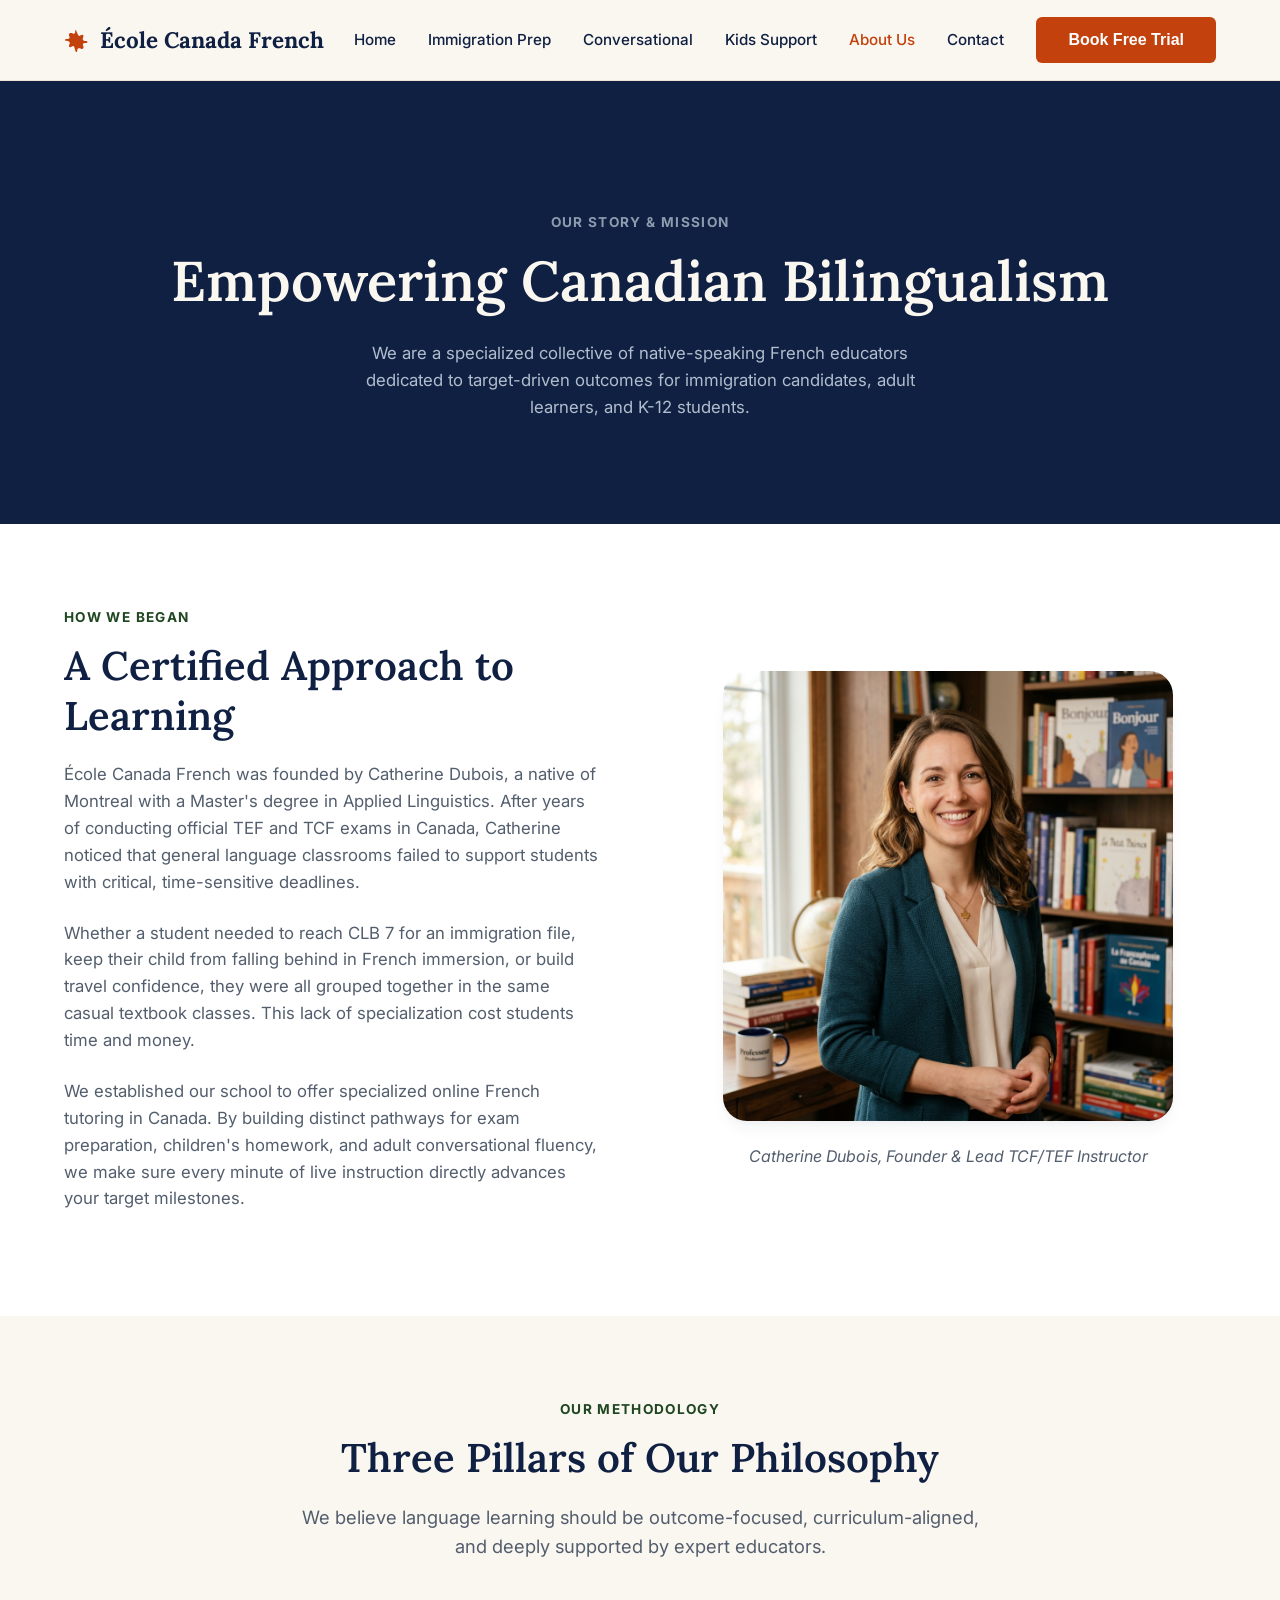
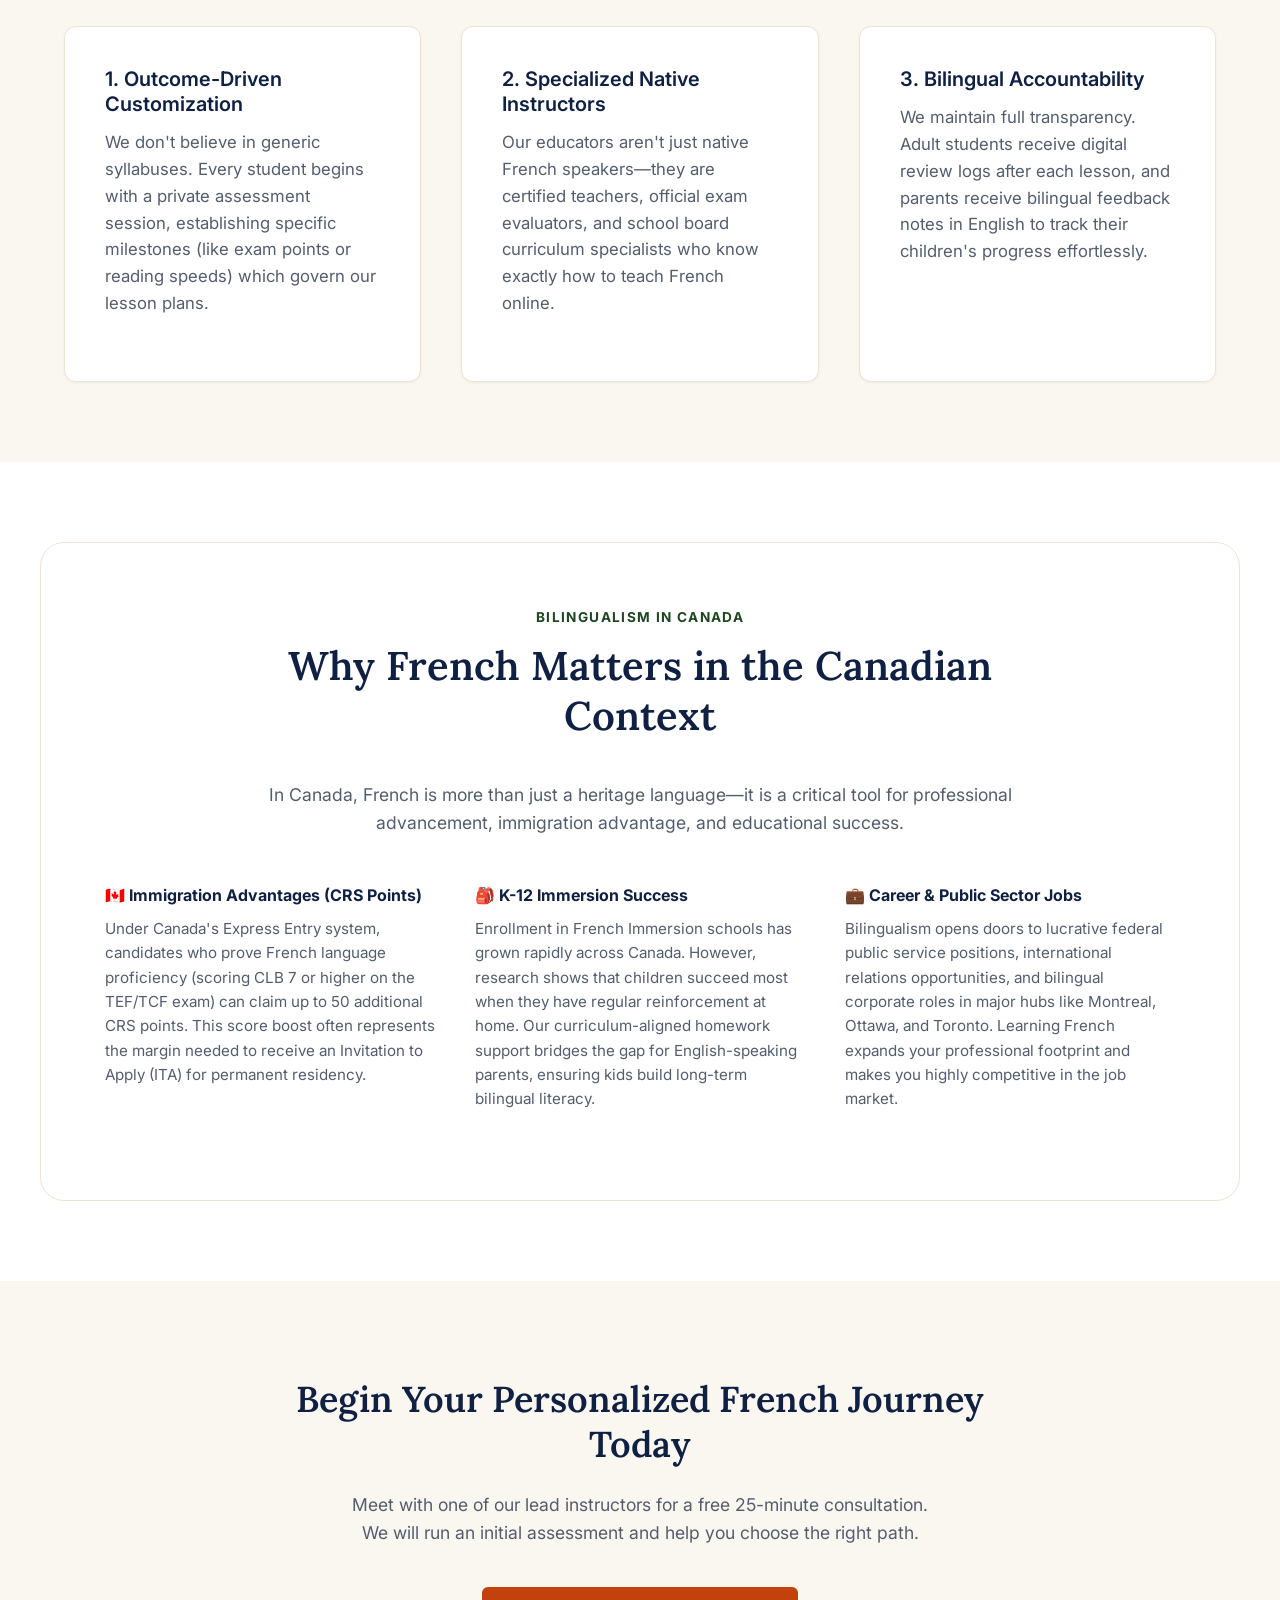
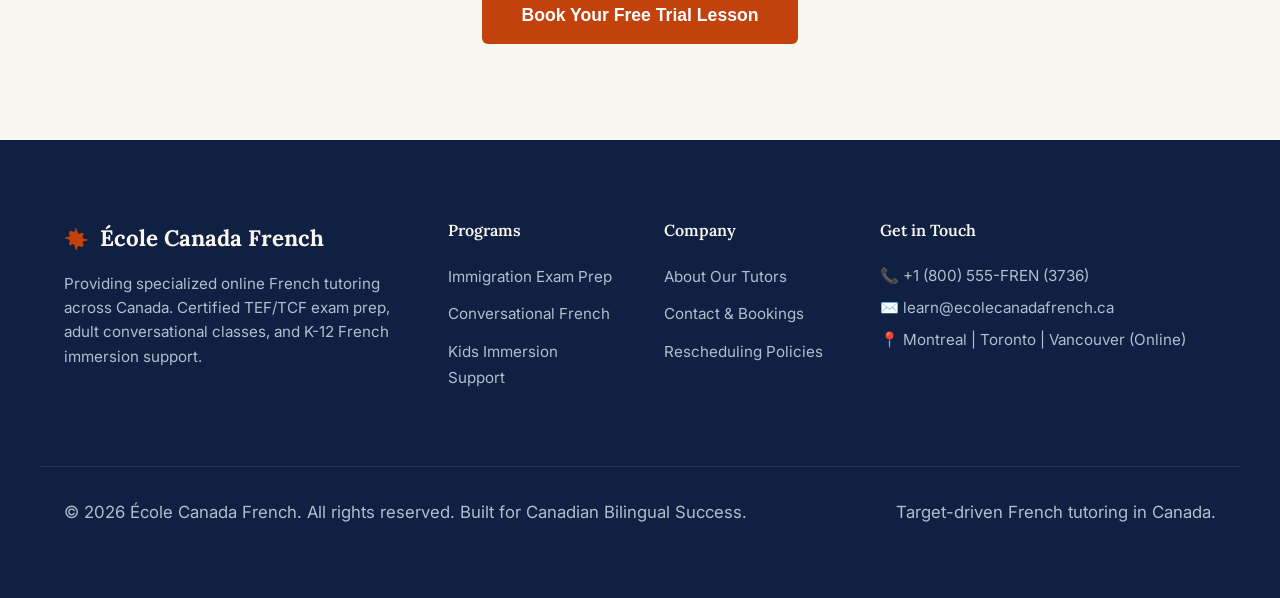
==== commit 86bac358: "Update image source path in about.html" ====
--- a/about.html
+++ b/about.html
@@ -58,7 +58,7 @@
           <p>We established our school to offer specialized online French tutoring in Canada. By building distinct pathways for exam preparation, children's homework, and adult conversational fluency, we make sure every minute of live instruction directly advances your target milestones.</p>
         </div>
         <div style="text-align: center;">
-          <img src="images/bio.png" alt="Catherine Dubois - Founder of École Canada French" style="width: 100%; max-width: 450px; border-radius: var(--border-radius-lg); box-shadow: var(--shadow-lg);">
+          <img src="./bio.png" alt="Catherine Dubois - Founder of École Canada French" style="width: 100%; max-width: 450px; border-radius: var(--border-radius-lg); box-shadow: var(--shadow-lg);">
           <div style="margin-top: 1rem; font-style: italic; color: var(--color-text-muted);">Catherine Dubois, Founder & Lead TCF/TEF Instructor</div>
         </div>
       </div>
